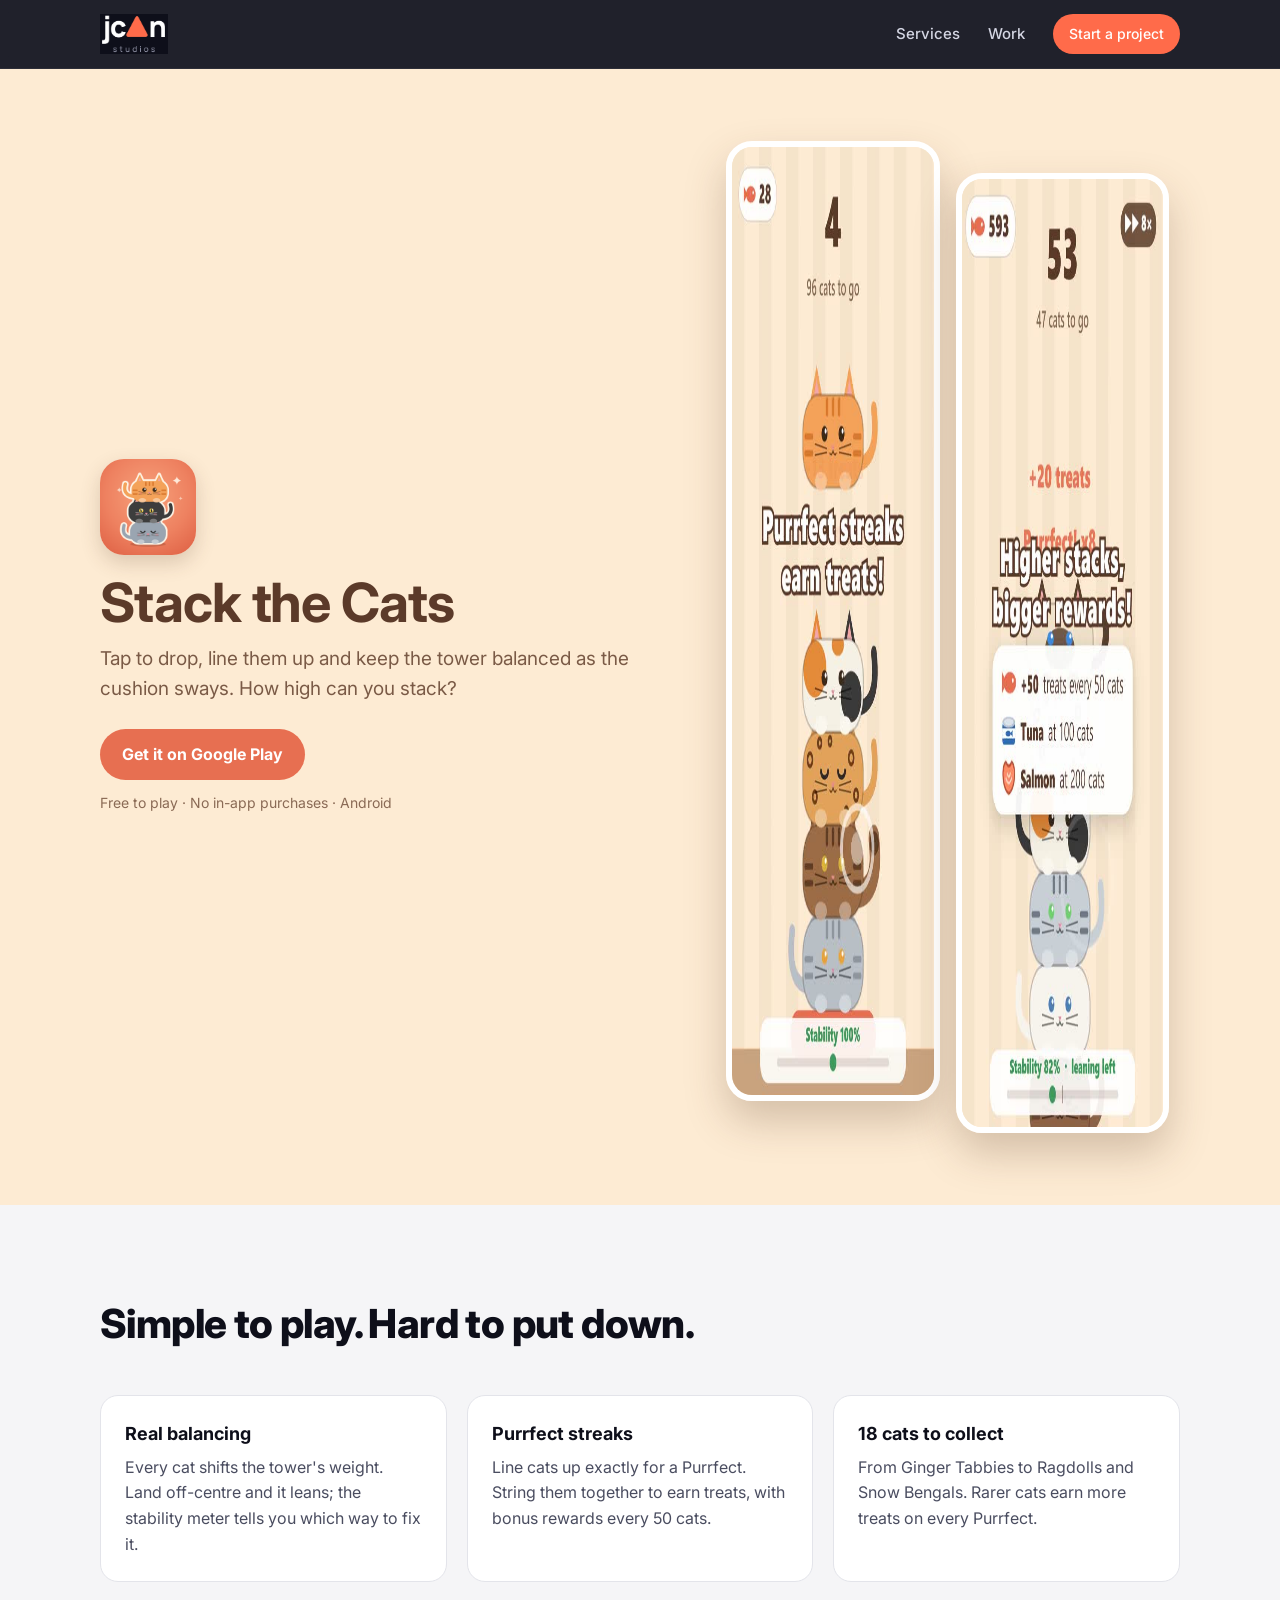
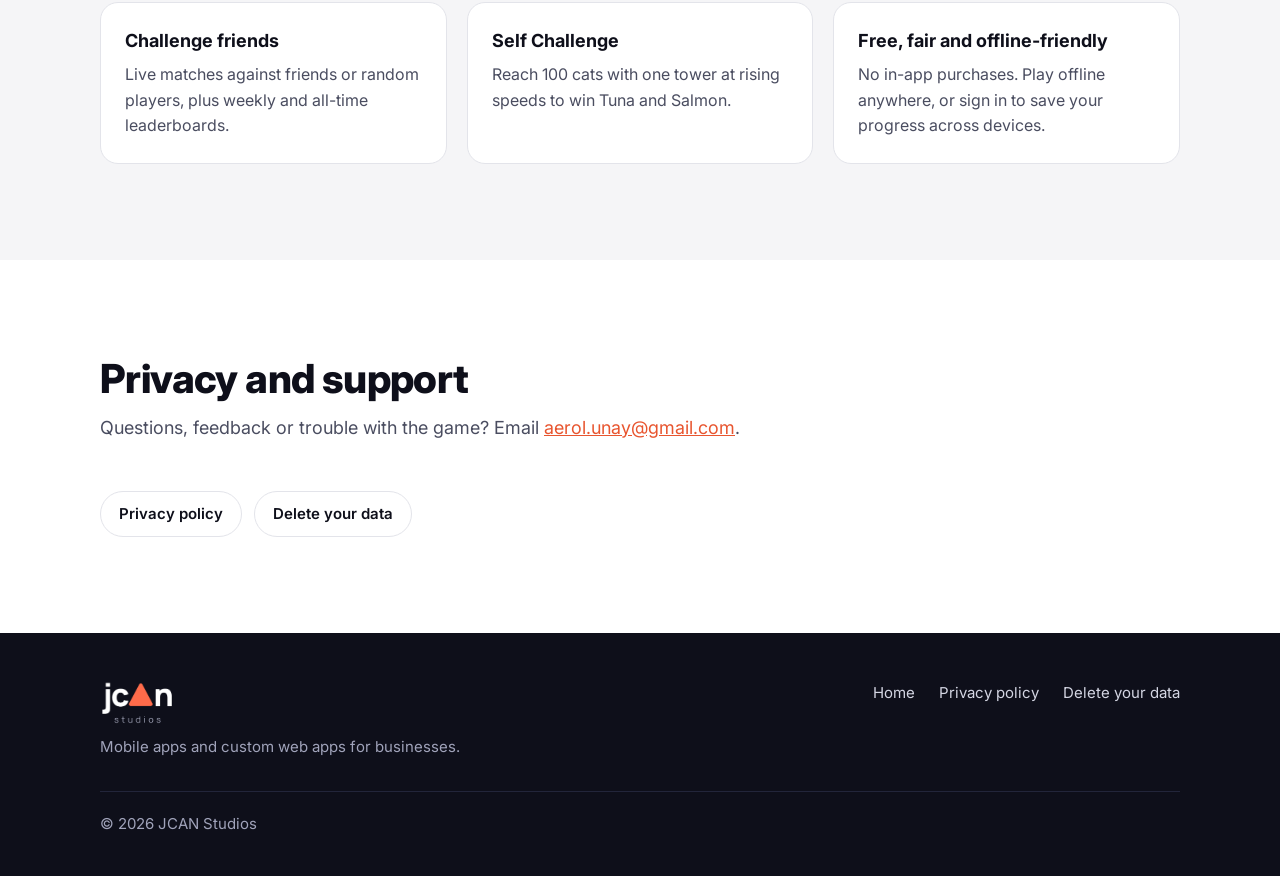
==== stack-the-cats/index.html @ 5d40b612 "JCAN Studios website: home, Stack the Cats page, branding Company site for mobile apps and custom we" ====
<!doctype html>
<html lang="en">
<head>
  <meta charset="utf-8">
  <meta name="viewport" content="width=device-width, initial-scale=1">
  <title>Stack the Cats | JCAN Studios</title>
  <meta name="description" content="Stack the Cats: a free cozy stacking game. Tap to drop, balance the tower, earn treats, collect 18 cats and challenge friends. No in-app purchases.">
  <meta name="theme-color" content="#fdebd3">
  <meta property="og:type" content="website">
  <meta property="og:title" content="Stack the Cats">
  <meta property="og:description" content="Tap, drop, balance. How high can you stack?">
  <meta property="og:image" content="../assets/stack-the-cats-icon.png">
  <link rel="icon" href="../assets/favicon.svg" type="image/svg+xml">
  <link rel="preconnect" href="https://fonts.googleapis.com">
  <link rel="preconnect" href="https://fonts.gstatic.com" crossorigin>
  <link href="https://fonts.googleapis.com/css2?family=Inter:wght@400;500;600;700;800&display=swap" rel="stylesheet">
  <link rel="stylesheet" href="../assets/site.css">
</head>
<body>

<header class="site-header">
  <div class="wrap">
    <a class="brand" href="../" aria-label="JCAN Studios home"><img src="../assets/logo-dark.png" alt="JCAN Studios" width="380" height="222"></a>
    <nav class="nav">
      <a href="../#services">Services</a>
      <a href="../#work">Work</a>
      <a class="btn small" href="../#contact">Start a project</a>
    </nav>
  </div>
</header>

<main>
  <section class="product-hero" style="padding:0">
    <div class="wrap">
      <div>
        <img class="app-icon" src="../assets/stack-the-cats-icon.png" alt="Stack the Cats app icon" width="96" height="96">
        <h1>Stack the Cats</h1>
        <p class="lead">Tap to drop, line them up and keep the tower balanced as the cushion sways. How high can you stack?</p>
        <!-- When the game is live, point this at the Play Store listing. -->
        <a class="btn" href="https://play.google.com/store/apps/details?id=com.jcanstudios.stackthecats">Get it on Google Play</a>
        <div class="note">Free to play · No in-app purchases · Android</div>
      </div>
      <div class="phones">
        <img class="phone" src="../assets/stack-the-cats-streak.jpg" alt="Cats stacked in a tower with a Purrfect streak" width="540" height="960">
        <img class="phone" src="../assets/stack-the-cats-play.jpg" alt="A tall tower and the rewards card" width="540" height="960">
      </div>
    </div>
  </section>

  <section>
    <div class="wrap">
      <div class="section-head">
        <h2>Simple to play. Hard to put down.</h2>
      </div>
      <div class="features">
        <div><h3>Real balancing</h3><p>Every cat shifts the tower's weight. Land off-centre and it leans; the stability meter tells you which way to fix it.</p></div>
        <div><h3>Purrfect streaks</h3><p>Line cats up exactly for a Purrfect. String them together to earn treats, with bonus rewards every 50 cats.</p></div>
        <div><h3>18 cats to collect</h3><p>From Ginger Tabbies to Ragdolls and Snow Bengals. Rarer cats earn more treats on every Purrfect.</p></div>
        <div><h3>Challenge friends</h3><p>Live matches against friends or random players, plus weekly and all-time leaderboards.</p></div>
        <div><h3>Self Challenge</h3><p>Reach 100 cats with one tower at rising speeds to win Tuna and Salmon.</p></div>
        <div><h3>Free, fair and offline-friendly</h3><p>No in-app purchases. Play offline anywhere, or sign in to save your progress across devices.</p></div>
      </div>
    </div>
  </section>

  <section class="alt">
    <div class="wrap">
      <div class="section-head">
        <h2>Privacy and support</h2>
        <p>Questions, feedback or trouble with the game? Email <a href="mailto:aerol.unay@gmail.com?subject=Stack%20the%20Cats">aerol.unay@gmail.com</a>.</p>
      </div>
      <div class="legal-links">
        <a href="privacy.html">Privacy policy</a>
        <a href="delete-data.html">Delete your data</a>
      </div>
    </div>
  </section>
</main>

<footer class="site-footer">
  <div class="wrap">
    <div>
      <img src="../assets/logo-dark.png" alt="JCAN Studios" width="380" height="222">
      <div>Mobile apps and custom web apps for businesses.</div>
    </div>
    <div class="links">
      <a href="../">Home</a>
      <a href="privacy.html">Privacy policy</a>
      <a href="delete-data.html">Delete your data</a>
    </div>
    <div class="fine">© 2026 JCAN Studios</div>
  </div>
</footer>
</body>
</html>
---- assets/site.css ----
/* JCAN Studios: colours from the logo. */
:root {
  --navy: #0e0f1a;
  --navy-2: #171928;
  --navy-3: #22253a;
  --coral: #ff6b4a;
  --coral-dark: #e8552f;
  --paper: #f5f5f7;
  --white: #ffffff;
  --ink: #0e0f1a;
  --ink-2: #4a4d60;
  --mist: #a0a3ba;
  --line: #e3e4ea;
  --radius: 18px;
  --max: 1120px;
}

* { box-sizing: border-box; }

html { scroll-behavior: smooth; }

body {
  margin: 0;
  background: var(--paper);
  color: var(--ink);
  font-family: "Inter", system-ui, -apple-system, "Segoe UI", Roboto, Arial, sans-serif;
  font-size: 17px;
  line-height: 1.6;
  -webkit-font-smoothing: antialiased;
}

img { max-width: 100%; display: block; }

a { color: var(--coral-dark); }

.wrap {
  max-width: var(--max);
  margin: 0 auto;
  padding: 0 20px;
}

/* ---------- Header ---------- */
.site-header {
  position: sticky;
  top: 0;
  z-index: 10;
  background: rgba(14, 15, 26, 0.92);
  backdrop-filter: blur(10px);
  -webkit-backdrop-filter: blur(10px);
  border-bottom: 1px solid rgba(255, 255, 255, 0.06);
}

.site-header .wrap {
  display: flex;
  align-items: center;
  justify-content: space-between;
  gap: 16px;
  height: 68px;
}

.brand img { height: 40px; width: auto; }

.nav {
  display: flex;
  align-items: center;
  gap: 28px;
}

.nav a {
  color: #d4d6e3;
  text-decoration: none;
  font-size: 15px;
  font-weight: 500;
}

.nav a:hover { color: var(--white); }

.btn {
  display: inline-flex;
  align-items: center;
  justify-content: center;
  gap: 8px;
  padding: 13px 22px;
  border-radius: 999px;
  background: var(--coral);
  color: var(--white);
  font-weight: 700;
  font-size: 16px;
  text-decoration: none;
  border: 0;
  transition: background 0.15s, transform 0.15s;
}

.btn:hover { background: var(--coral-dark); transform: translateY(-1px); }

.btn.small { padding: 9px 16px; font-size: 14px; }

.nav .btn { color: var(--white); }

.btn.ghost {
  background: transparent;
  color: var(--white);
  box-shadow: inset 0 0 0 1.5px rgba(255, 255, 255, 0.25);
}

.btn.ghost:hover { background: rgba(255, 255, 255, 0.06); }

@media (max-width: 760px) {
  .nav a:not(.btn) { display: none; }
}

/* ---------- Hero ---------- */
.hero {
  background: var(--navy);
  color: var(--white);
  overflow: hidden;
  position: relative;
}

.hero .wrap {
  display: grid;
  grid-template-columns: 1.15fr 0.85fr;
  gap: 48px;
  align-items: center;
  padding-top: 88px;
  padding-bottom: 104px;
}

.eyebrow {
  display: inline-block;
  color: var(--coral);
  font-weight: 700;
  font-size: 14px;
  letter-spacing: 0.08em;
  text-transform: uppercase;
  margin-bottom: 14px;
}

.hero h1 {
  margin: 0 0 18px;
  font-size: clamp(36px, 5.4vw, 60px);
  line-height: 1.06;
  letter-spacing: -0.02em;
  font-weight: 800;
}

.hero h1 .accent { color: var(--coral); }

.hero p.lead {
  margin: 0 0 30px;
  color: #c3c5d4;
  font-size: 19px;
  max-width: 34em;
}

.hero .actions { display: flex; flex-wrap: wrap; gap: 12px; }

/* The logo's triangle, as a big quiet shape behind the hero. */
.hero-art {
  position: relative;
  aspect-ratio: 1;
  max-width: 420px;
  width: 100%;
  justify-self: center;
}

.hero-art svg { width: 100%; height: 100%; overflow: visible; }

@media (max-width: 860px) {
  .hero .wrap { grid-template-columns: 1fr; padding-top: 56px; padding-bottom: 64px; }
  .hero-art { max-width: 260px; order: -1; justify-self: start; }
}

/* ---------- Sections ---------- */
section { padding: 96px 0; }

section.alt { background: var(--white); }

section.dark { background: var(--navy); color: var(--white); }

.section-head { max-width: 640px; margin-bottom: 48px; }

.section-head h2 {
  margin: 0 0 12px;
  font-size: clamp(28px, 3.6vw, 40px);
  line-height: 1.15;
  letter-spacing: -0.015em;
  font-weight: 800;
}

.section-head p { margin: 0; color: var(--ink-2); font-size: 18px; }

section.dark .section-head p { color: #c3c5d4; }

@media (max-width: 760px) {
  section { padding: 64px 0; }
  .section-head { margin-bottom: 32px; }
}

/* ---------- Services ---------- */
.services {
  display: grid;
  grid-template-columns: repeat(2, 1fr);
  gap: 20px;
}

.service {
  background: var(--white);
  border: 1px solid var(--line);
  border-radius: var(--radius);
  padding: 32px;
}

section.alt .service { background: var(--paper); border-color: transparent; }

.service .icon {
  width: 48px;
  height: 48px;
  border-radius: 14px;
  background: var(--navy);
  display: grid;
  place-items: center;
  margin-bottom: 18px;
}

.service .icon svg { width: 24px; height: 24px; }

.service h3 { margin: 0 0 8px; font-size: 22px; letter-spacing: -0.01em; }

.service p { margin: 0 0 14px; color: var(--ink-2); }

.service ul { margin: 0; padding: 0; list-style: none; }

.service li {
  position: relative;
  padding-left: 22px;
  margin: 6px 0;
  color: var(--ink-2);
  font-size: 16px;
}

.service li::before {
  content: "";
  position: absolute;
  left: 2px;
  top: 0.62em;
  width: 0;
  height: 0;
  border-left: 5px solid transparent;
  border-right: 5px solid transparent;
  border-bottom: 8px solid var(--coral);
}

@media (max-width: 760px) {
  .services { grid-template-columns: 1fr; }
  .service { padding: 24px; }
}

/* ---------- Work ---------- */
.work {
  display: grid;
  grid-template-columns: 1fr 1fr;
  gap: 48px;
  align-items: center;
  background: var(--navy-2);
  border-radius: 28px;
  padding: 48px;
  color: var(--white);
}

.work .app-head { display: flex; align-items: center; gap: 16px; margin-bottom: 18px; }

.work .app-head img { width: 72px; height: 72px; border-radius: 18px; }

.work h3 { margin: 0; font-size: 28px; letter-spacing: -0.01em; }

.work .tag { color: var(--mist); font-size: 15px; }

.work p { color: #c3c5d4; margin: 0 0 18px; }

.chips { display: flex; flex-wrap: wrap; gap: 8px; margin: 0 0 26px; padding: 0; list-style: none; }

.chips li {
  background: var(--navy-3);
  color: #d4d6e3;
  border-radius: 999px;
  padding: 6px 12px;
  font-size: 14px;
  font-weight: 500;
}

.phones { display: flex; gap: 16px; justify-content: center; padding-bottom: 32px; }

.phone {
  width: 46%;
  max-width: 230px;
  border-radius: 26px;
  border: 6px solid #2b2e45;
  overflow: hidden;
  box-shadow: 0 20px 40px rgba(0, 0, 0, 0.35);
}

.phone:nth-child(2) { transform: translateY(32px); }

@media (max-width: 860px) {
  .work { grid-template-columns: 1fr; padding: 28px; gap: 32px; }
  .phone:nth-child(2) { transform: translateY(20px); }
}

/* ---------- Process ---------- */
.steps {
  display: grid;
  grid-template-columns: repeat(4, 1fr);
  gap: 20px;
  counter-reset: step;
  padding: 0;
  margin: 0;
  list-style: none;
}

.steps li {
  counter-increment: step;
  border-top: 2px solid var(--navy-3);
  padding-top: 20px;
}

.steps li::before {
  content: "0" counter(step);
  display: block;
  color: var(--coral);
  font-weight: 800;
  font-size: 15px;
  letter-spacing: 0.06em;
  margin-bottom: 8px;
}

.steps h3 { margin: 0 0 6px; font-size: 20px; }

.steps p { margin: 0; color: #c3c5d4; font-size: 16px; }

@media (max-width: 860px) {
  .steps { grid-template-columns: 1fr 1fr; gap: 28px; }
}

@media (max-width: 520px) {
  .steps { grid-template-columns: 1fr; }
}

/* ---------- Why ---------- */
.why {
  display: grid;
  grid-template-columns: repeat(3, 1fr);
  gap: 20px;
}

.why div {
  background: var(--white);
  border: 1px solid var(--line);
  border-radius: var(--radius);
  padding: 26px;
}

.why h3 { margin: 0 0 6px; font-size: 19px; }

.why p { margin: 0; color: var(--ink-2); font-size: 16px; }

@media (max-width: 860px) {
  .why { grid-template-columns: 1fr; }
}

/* ---------- Contact ---------- */
.contact {
  background: var(--coral);
  color: var(--white);
  border-radius: 28px;
  padding: 56px;
  display: grid;
  grid-template-columns: 1.2fr 0.8fr;
  gap: 32px;
  align-items: center;
}

.contact h2 {
  margin: 0 0 10px;
  font-size: clamp(28px, 3.6vw, 40px);
  line-height: 1.15;
  letter-spacing: -0.015em;
}

.contact p { margin: 0; font-size: 18px; color: #fff3ef; }

.contact .details { display: flex; flex-direction: column; gap: 12px; align-items: flex-start; }

.contact .btn { background: var(--navy); }

.contact .btn:hover { background: var(--navy-3); }

.contact .email { color: var(--white); font-weight: 600; word-break: break-all; }

@media (max-width: 760px) {
  .contact { grid-template-columns: 1fr; padding: 32px 24px; }
}

/* ---------- Footer ---------- */
.site-footer {
  background: var(--navy);
  color: var(--mist);
  padding: 48px 0 40px;
  font-size: 15px;
}

.site-footer .wrap {
  display: flex;
  flex-wrap: wrap;
  justify-content: space-between;
  gap: 24px;
  align-items: flex-start;
}

.site-footer img { height: 44px; width: auto; margin-bottom: 10px; }

.site-footer a { color: #d4d6e3; text-decoration: none; }

.site-footer a:hover { color: var(--white); }

.site-footer .links { display: flex; flex-wrap: wrap; gap: 8px 24px; }

.site-footer .fine { width: 100%; border-top: 1px solid var(--navy-3); padding-top: 20px; margin-top: 8px; }

/* ---------- Product page (Stack the Cats) ---------- */
.product-hero { background: #fdebd3; color: #5b3a29; }

.product-hero .wrap {
  display: grid;
  grid-template-columns: 1.1fr 0.9fr;
  gap: 48px;
  align-items: center;
  padding-top: 72px;
  padding-bottom: 72px;
}

.product-hero .app-icon { width: 96px; height: 96px; border-radius: 24px; box-shadow: 0 8px 20px rgba(91, 58, 41, 0.2); margin-bottom: 20px; }

.product-hero h1 { margin: 0 0 12px; font-size: clamp(36px, 5vw, 54px); line-height: 1.05; letter-spacing: -0.02em; }

.product-hero p.lead { margin: 0 0 24px; font-size: 19px; color: #7a5a46; }

.product-hero .btn { background: #e76f51; }

.product-hero .btn:hover { background: #cf5a3d; }

.product-hero .note { margin-top: 12px; font-size: 14px; color: #8a6a55; }

.product-hero .phones .phone { border-color: #ffffff; box-shadow: 0 20px 40px rgba(91, 58, 41, 0.25); }

@media (max-width: 860px) {
  .product-hero .wrap { grid-template-columns: 1fr; padding-top: 48px; padding-bottom: 64px; }
}

.features {
  display: grid;
  grid-template-columns: repeat(3, 1fr);
  gap: 20px;
}

.features div { background: var(--white); border-radius: var(--radius); padding: 24px; border: 1px solid var(--line); }

.features h3 { margin: 0 0 6px; font-size: 18px; }

.features p { margin: 0; color: var(--ink-2); font-size: 16px; }

@media (max-width: 860px) {
  .features { grid-template-columns: 1fr; }
}

.legal-links { display: flex; flex-wrap: wrap; gap: 12px; }

.legal-links a {
  background: var(--white);
  border: 1px solid var(--line);
  border-radius: 999px;
  padding: 10px 18px;
  text-decoration: none;
  color: var(--ink);
  font-weight: 600;
  font-size: 15px;
}

/* ---------- 404 ---------- */
.lost { min-height: 70vh; display: grid; place-items: center; text-align: center; background: var(--navy); color: var(--white); padding: 64px 20px; }

.lost h1 { font-size: 72px; margin: 0; color: var(--coral); }

.lost p { color: #c3c5d4; margin: 8px 0 28px; }
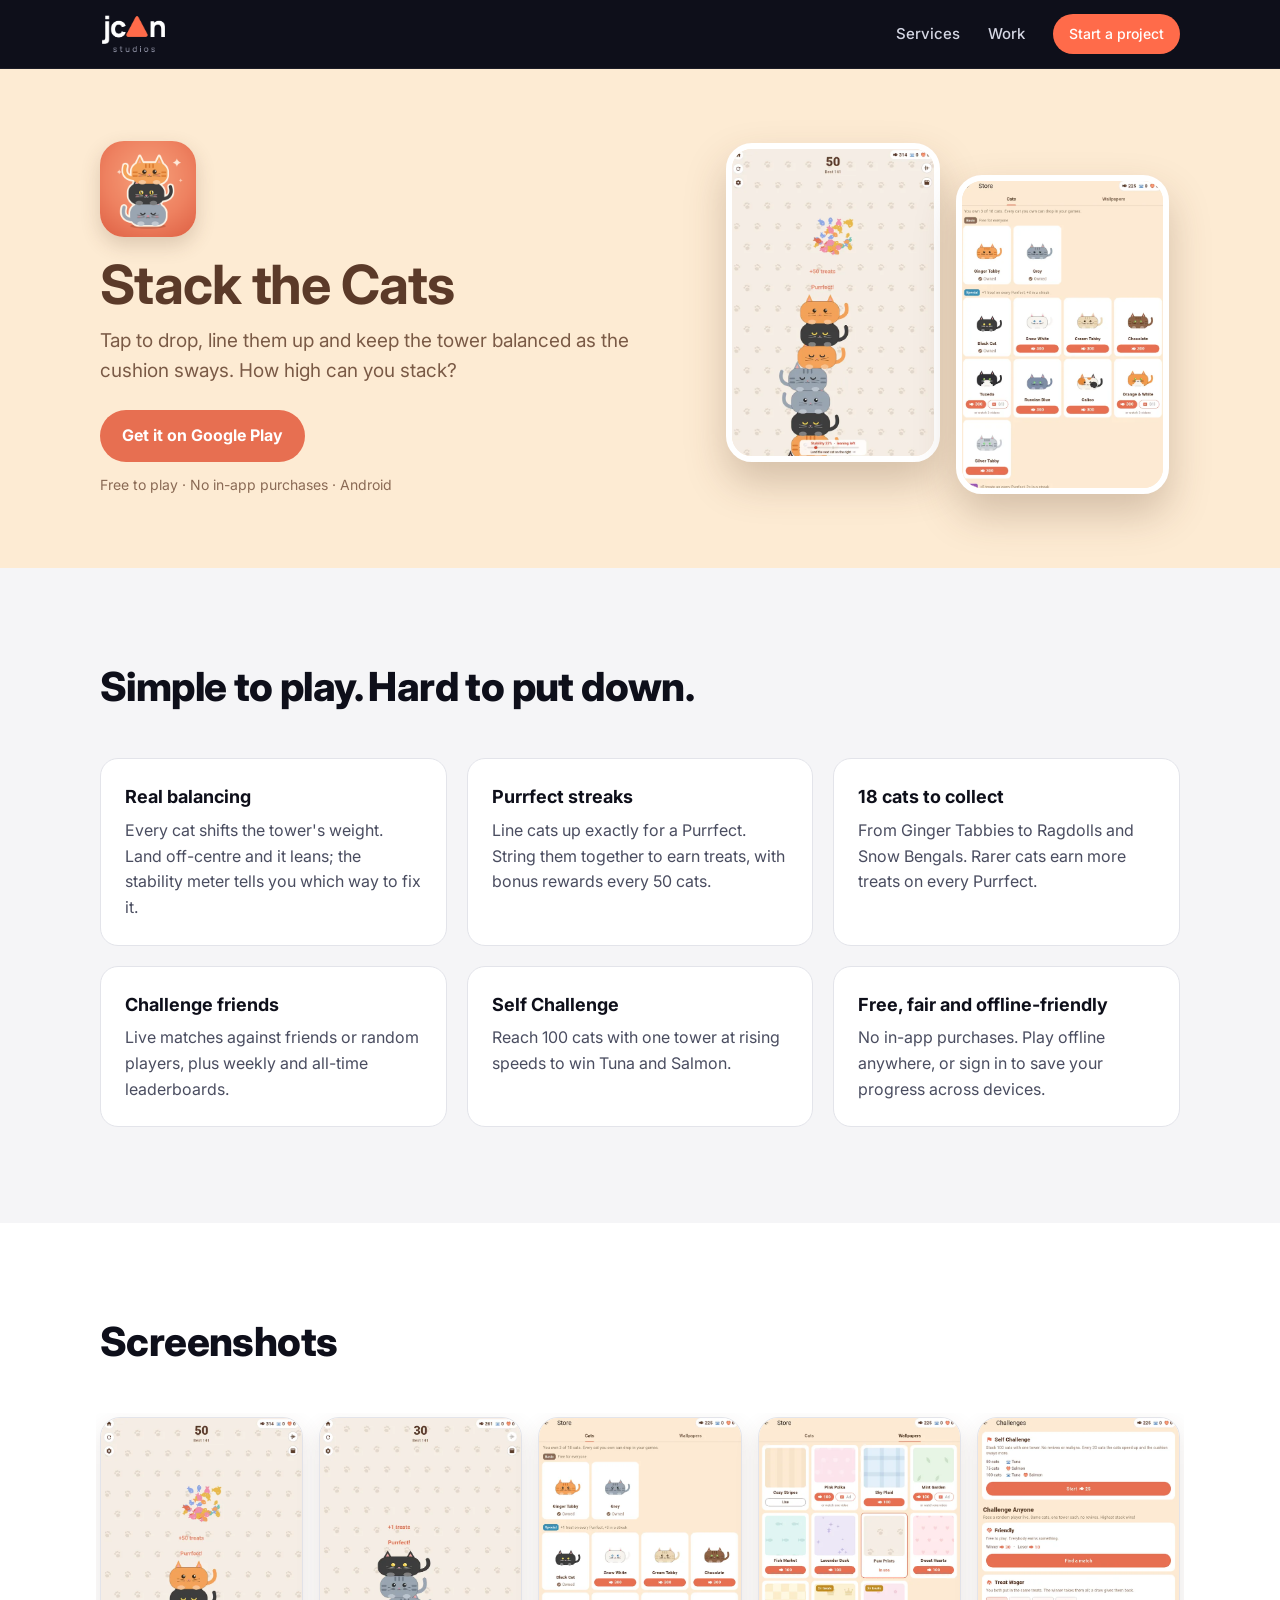
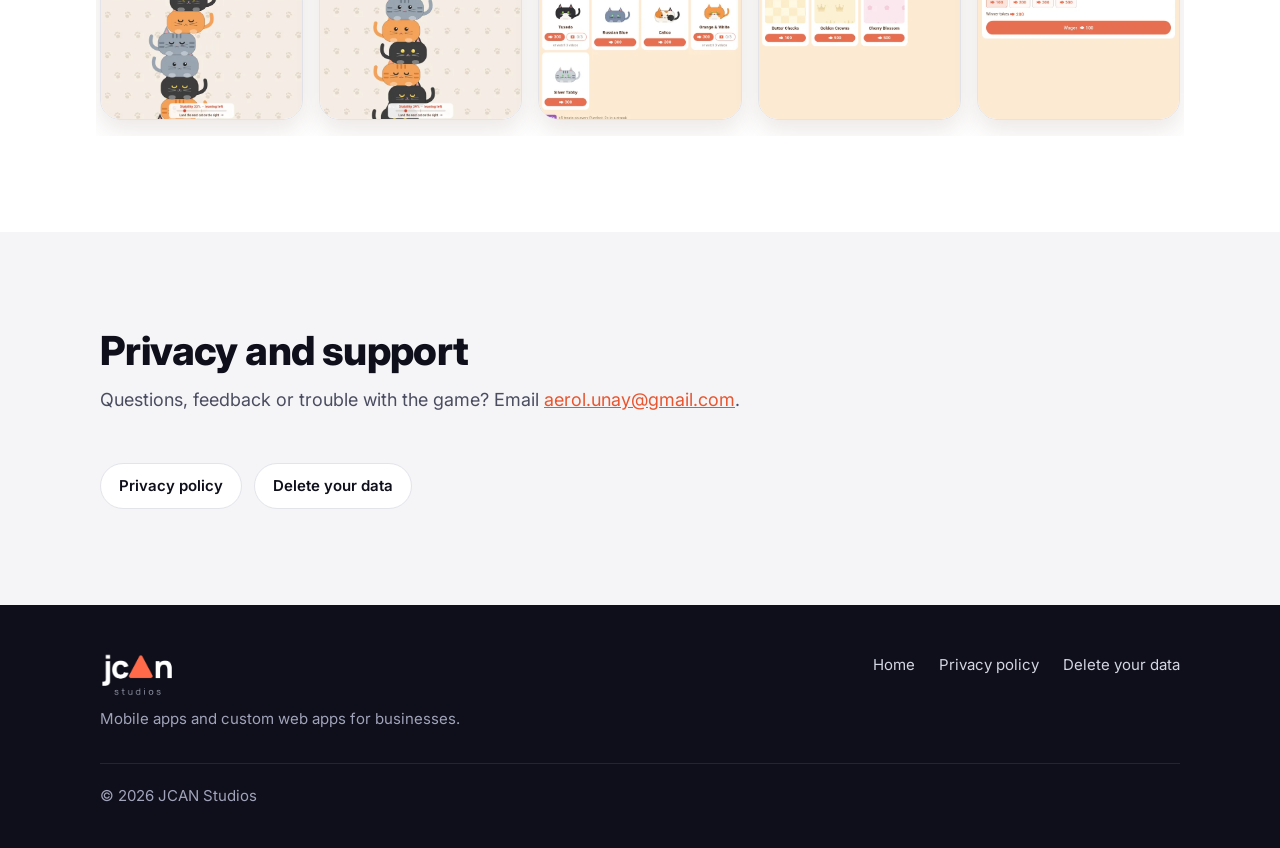
==== commit c98af49e: "Fix Stack the Cats screenshots and mobile layout Use the real Play Store screenshots instead of the " ====
--- a/stack-the-cats/index.html
+++ b/stack-the-cats/index.html
@@ -9,7 +9,8 @@
   <meta property="og:type" content="website">
   <meta property="og:title" content="Stack the Cats">
   <meta property="og:description" content="Tap, drop, balance. How high can you stack?">
-  <meta property="og:image" content="../assets/stack-the-cats-icon.png">
+  <meta property="og:image" content="https://jcanstudios.github.io/assets/stack-the-cats-og.jpg">
+  <meta name="twitter:card" content="summary_large_image">
   <link rel="icon" href="../assets/favicon.svg" type="image/svg+xml">
   <link rel="preconnect" href="https://fonts.googleapis.com">
   <link rel="preconnect" href="https://fonts.gstatic.com" crossorigin>
@@ -41,8 +42,8 @@
         <div class="note">Free to play · No in-app purchases · Android</div>
       </div>
       <div class="phones">
-        <img class="phone" src="../assets/stack-the-cats-streak.jpg" alt="Cats stacked in a tower with a Purrfect streak" width="540" height="960">
-        <img class="phone" src="../assets/stack-the-cats-play.jpg" alt="A tall tower and the rewards card" width="540" height="960">
+        <img class="phone" src="../assets/stc-gameplay.webp" alt="A 50-cat tower earning +50 treats with a Purrfect drop" width="600" height="895">
+        <img class="phone" src="../assets/stc-cats.webp" alt="The cat store, with Basic and Special cats to unlock" width="600" height="895">
       </div>
     </div>
   </section>
@@ -64,6 +65,21 @@
   </section>
 
   <section class="alt">
+    <div class="wrap">
+      <div class="section-head">
+        <h2>Screenshots</h2>
+      </div>
+      <div class="shots">
+        <img src="../assets/stc-gameplay.webp" alt="A 50-cat tower earning +50 treats with a Purrfect drop" width="600" height="895" loading="lazy">
+        <img src="../assets/stc-streak.webp" alt="A Purrfect drop on a 30-cat tower, with the stability meter" width="600" height="895" loading="lazy">
+        <img src="../assets/stc-cats.webp" alt="The cat store, with Basic and Special cats to unlock" width="600" height="895" loading="lazy">
+        <img src="../assets/stc-wallpapers.webp" alt="Wallpapers in the store, from Cozy Stripes to Cherry Blossom" width="600" height="895" loading="lazy">
+        <img src="../assets/stc-challenges.webp" alt="Self Challenge, Friendly matches and Treat Wagers" width="600" height="895" loading="lazy">
+      </div>
+    </div>
+  </section>
+
+  <section>
     <div class="wrap">
       <div class="section-head">
         <h2>Privacy and support</h2>
--- a/assets/site.css
+++ b/assets/site.css
@@ -29,7 +29,7 @@
   -webkit-font-smoothing: antialiased;
 }
 
-img { max-width: 100%; display: block; }
+img { max-width: 100%; height: auto; display: block; }
 
 a { color: var(--coral-dark); }
 
@@ -44,9 +44,7 @@
   position: sticky;
   top: 0;
   z-index: 10;
-  background: rgba(14, 15, 26, 0.92);
-  backdrop-filter: blur(10px);
-  -webkit-backdrop-filter: blur(10px);
+  background: var(--navy);
   border-bottom: 1px solid rgba(255, 255, 255, 0.06);
 }
 
@@ -119,7 +117,7 @@
 
 .hero .wrap {
   display: grid;
-  grid-template-columns: 1.15fr 0.85fr;
+  grid-template-columns: minmax(0, 1.15fr) minmax(0, 0.85fr);
   gap: 48px;
   align-items: center;
   padding-top: 88px;
@@ -167,7 +165,7 @@
 .hero-art svg { width: 100%; height: 100%; overflow: visible; }
 
 @media (max-width: 860px) {
-  .hero .wrap { grid-template-columns: 1fr; padding-top: 56px; padding-bottom: 64px; }
+  .hero .wrap { grid-template-columns: minmax(0, 1fr); padding-top: 56px; padding-bottom: 64px; }
   .hero-art { max-width: 260px; order: -1; justify-self: start; }
 }
 
@@ -259,7 +257,7 @@
 /* ---------- Work ---------- */
 .work {
   display: grid;
-  grid-template-columns: 1fr 1fr;
+  grid-template-columns: minmax(0, 1fr) minmax(0, 1fr);
   gap: 48px;
   align-items: center;
   background: var(--navy-2);
@@ -293,7 +291,10 @@
 
 .phone {
   width: 46%;
-  max-width: 230px;
+  max-width: 240px;
+  aspect-ratio: 600 / 895;
+  object-fit: cover;
+  background: #f5ece3;
   border-radius: 26px;
   border: 6px solid #2b2e45;
   overflow: hidden;
@@ -303,7 +304,7 @@
 .phone:nth-child(2) { transform: translateY(32px); }
 
 @media (max-width: 860px) {
-  .work { grid-template-columns: 1fr; padding: 28px; gap: 32px; }
+  .work { grid-template-columns: minmax(0, 1fr); padding: 28px; gap: 32px; }
   .phone:nth-child(2) { transform: translateY(20px); }
 }
 
@@ -432,7 +433,7 @@
 
 .product-hero .wrap {
   display: grid;
-  grid-template-columns: 1.1fr 0.9fr;
+  grid-template-columns: minmax(0, 1.1fr) minmax(0, 0.9fr);
   gap: 48px;
   align-items: center;
   padding-top: 72px;
@@ -454,7 +455,7 @@
 .product-hero .phones .phone { border-color: #ffffff; box-shadow: 0 20px 40px rgba(91, 58, 41, 0.25); }
 
 @media (max-width: 860px) {
-  .product-hero .wrap { grid-template-columns: 1fr; padding-top: 48px; padding-bottom: 64px; }
+  .product-hero .wrap { grid-template-columns: minmax(0, 1fr); padding-top: 48px; padding-bottom: 64px; }
 }
 
 .features {
@@ -471,6 +472,32 @@
 
 @media (max-width: 860px) {
   .features { grid-template-columns: 1fr; }
+}
+
+/* Screenshot strip: swipe on phones, a row on desktop. */
+.shots {
+  display: grid;
+  grid-auto-flow: column;
+  grid-auto-columns: minmax(200px, 1fr);
+  gap: 16px;
+  overflow-x: auto;
+  scroll-snap-type: x mandatory;
+  padding: 4px 4px 16px;
+  margin: 0 -4px;
+  -webkit-overflow-scrolling: touch;
+}
+
+.shots img {
+  width: 100%;
+  aspect-ratio: 600 / 895;
+  border-radius: 20px;
+  border: 1px solid var(--line);
+  box-shadow: 0 10px 24px rgba(91, 58, 41, 0.12);
+  scroll-snap-align: start;
+}
+
+@media (max-width: 760px) {
+  .shots { grid-auto-columns: 62%; }
 }
 
 .legal-links { display: flex; flex-wrap: wrap; gap: 12px; }
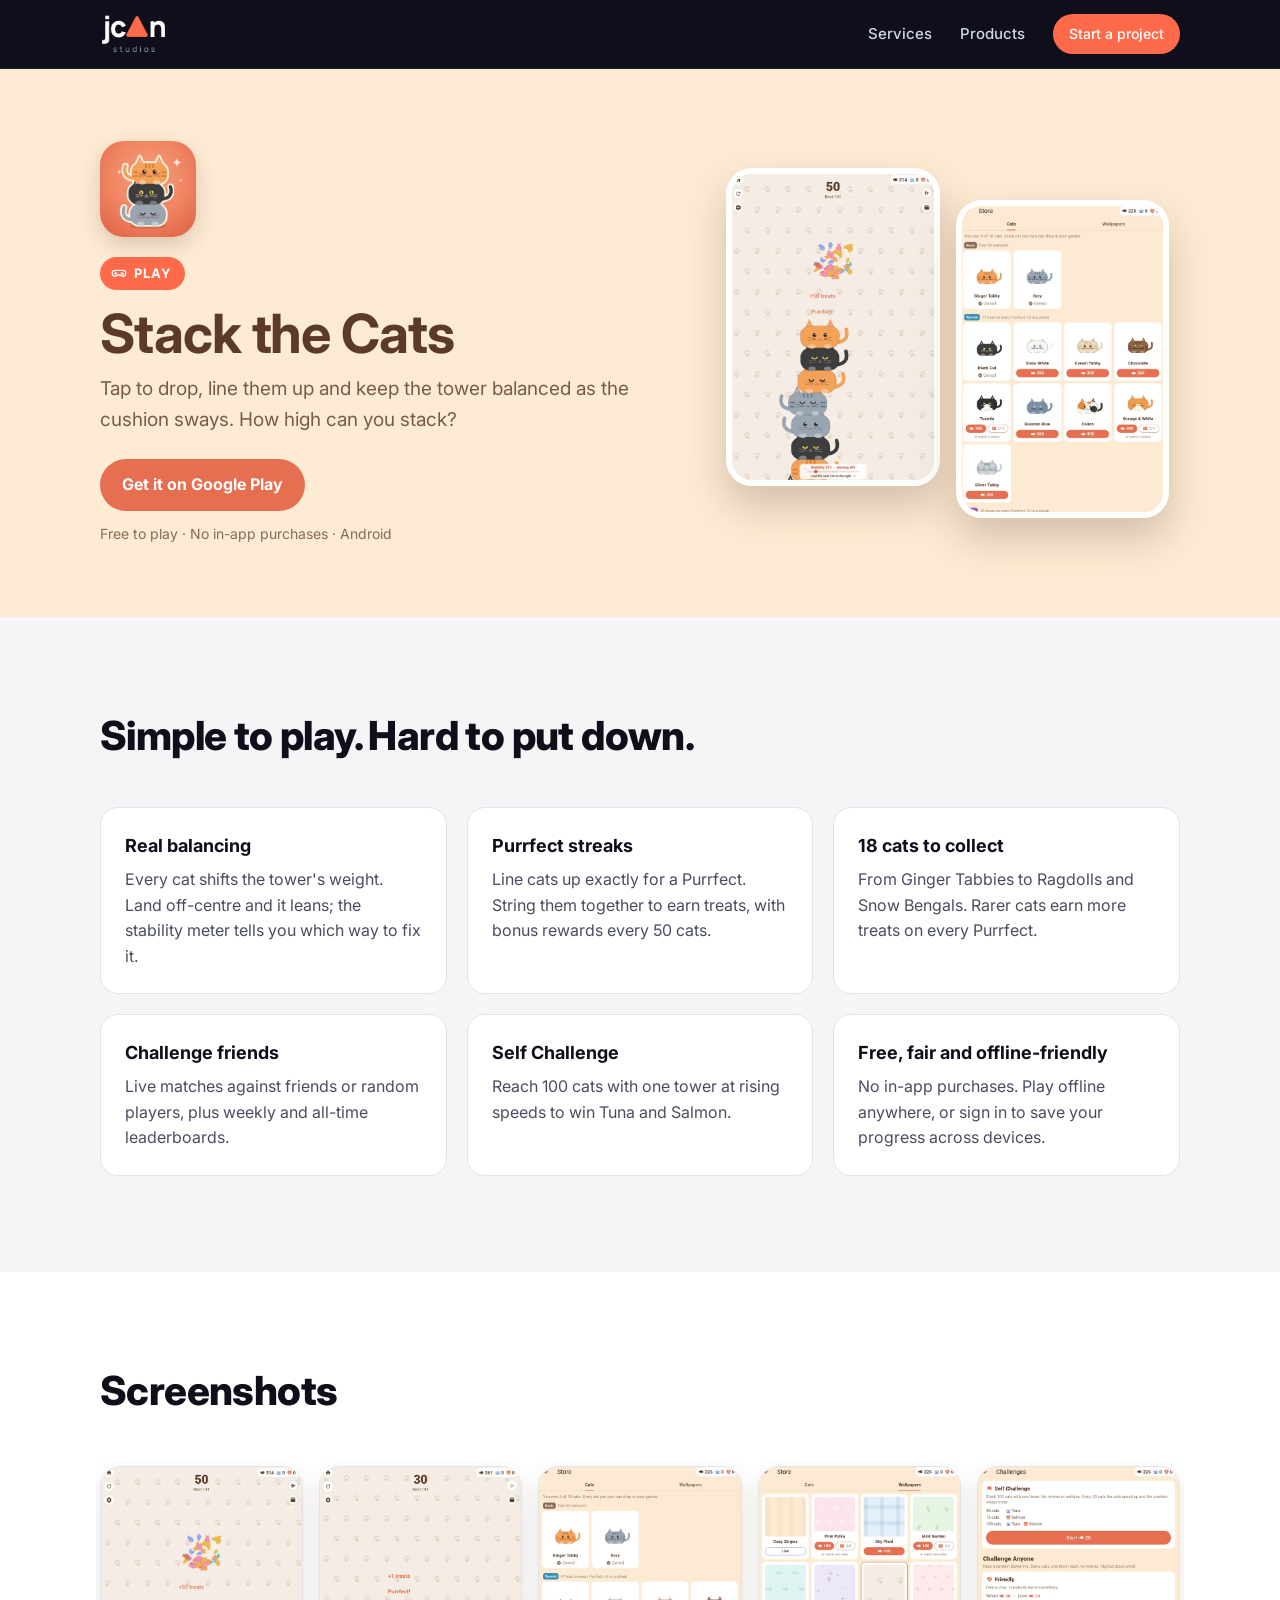
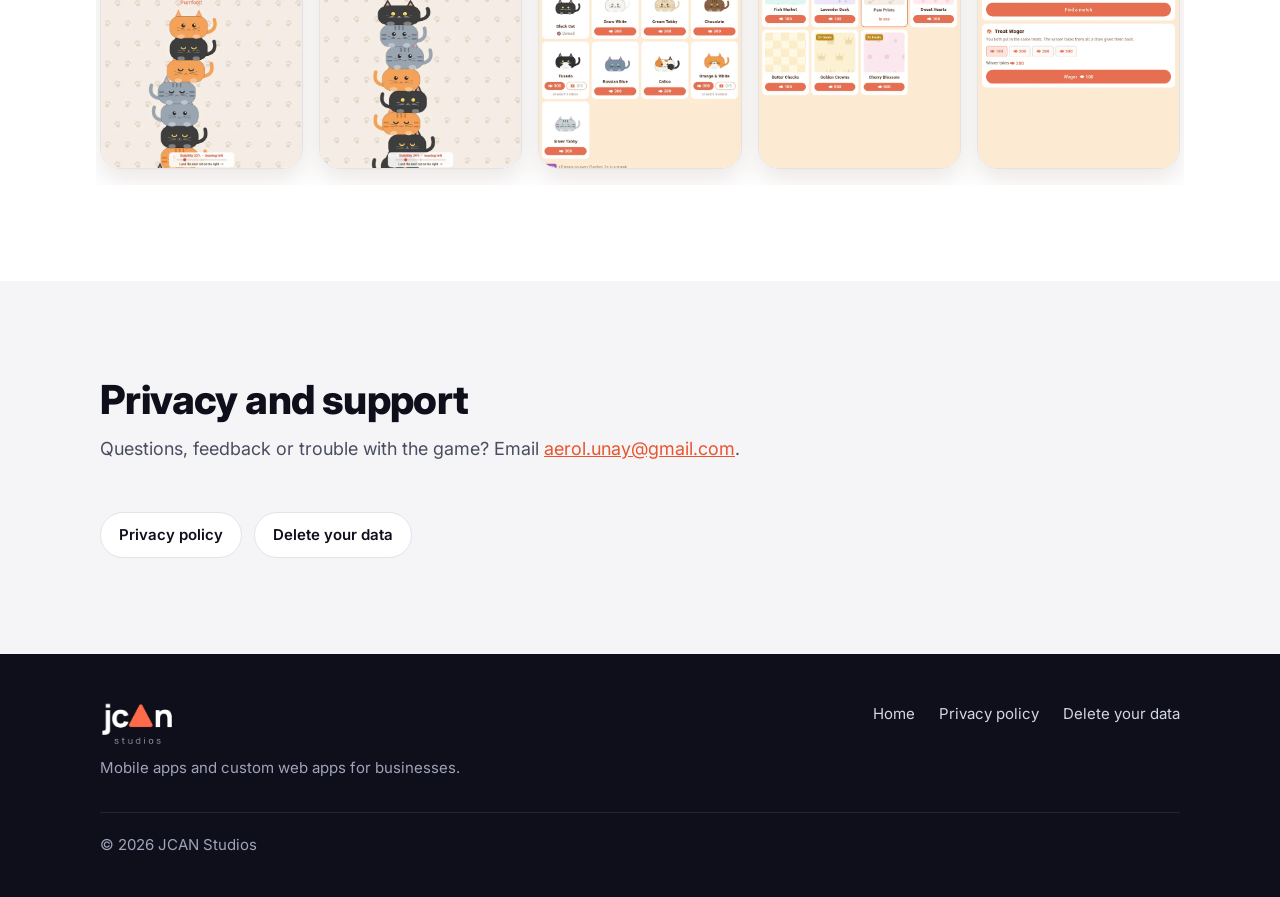
==== commit 8711a509: "Group products as Work or Play The home page's Our work section is now Our products, split into a Wo" ====
--- a/stack-the-cats/index.html
+++ b/stack-the-cats/index.html
@@ -24,7 +24,7 @@
     <a class="brand" href="../" aria-label="JCAN Studios home"><img src="../assets/logo-dark.png" alt="JCAN Studios" width="380" height="222"></a>
     <nav class="nav">
       <a href="../#services">Services</a>
-      <a href="../#work">Work</a>
+      <a href="../#products">Products</a>
       <a class="btn small" href="../#contact">Start a project</a>
     </nav>
   </div>
@@ -35,6 +35,7 @@
     <div class="wrap">
       <div>
         <img class="app-icon" src="../assets/stack-the-cats-icon.png" alt="Stack the Cats app icon" width="96" height="96">
+        <a class="kind kind-play" href="../#play"><svg viewBox="0 0 24 24" aria-hidden="true"><path d="M6 8h12a4 4 0 0 1 4 4v1a4 4 0 0 1-7 2.6L14 15h-4l-1 .6A4 4 0 0 1 2 13v-1a4 4 0 0 1 4-4z"/><path d="M7 11v3M5.5 12.5h3"/><circle cx="16" cy="12" r=".6"/><circle cx="18" cy="13.5" r=".6"/></svg>Play</a>
         <h1>Stack the Cats</h1>
         <p class="lead">Tap to drop, line them up and keep the tower balanced as the cushion sways. How high can you stack?</p>
         <!-- When the game is live, point this at the Play Store listing. -->
--- a/assets/site.css
+++ b/assets/site.css
@@ -513,9 +513,164 @@
   font-size: 15px;
 }
 
+/* ---------- Product kinds: Work and Play ---------- */
+.kind {
+  display: inline-flex;
+  align-items: center;
+  gap: 7px;
+  padding: 6px 13px 6px 11px;
+  border-radius: 999px;
+  font-size: 13px;
+  font-weight: 700;
+  letter-spacing: 0.08em;
+  text-transform: uppercase;
+  text-decoration: none;
+  color: var(--white);
+}
+
+.kind svg { width: 16px; height: 16px; fill: none; stroke: currentColor; stroke-width: 2; stroke-linecap: round; stroke-linejoin: round; }
+
+.kind-work { background: var(--navy); }
+
+.kind-play { background: var(--coral); }
+
+.product-hero .kind { margin-bottom: 16px; }
+
+.product-hero .app-icon + .kind { display: flex; width: fit-content; }
+
+.product-hero.vox-hero .kind-work { background: rgba(255, 255, 255, 0.1); box-shadow: inset 0 0 0 1px rgba(255, 255, 255, 0.18); }
+
+a.kind:hover { filter: brightness(1.1); }
+
+.product-group + .product-group { margin-top: 64px; }
+
+.group-head { display: flex; flex-wrap: wrap; align-items: center; gap: 10px 14px; margin-bottom: 20px; }
+
+.group-head p { margin: 0; color: var(--ink-2); }
+
+@media (max-width: 760px) {
+  .product-group + .product-group { margin-top: 48px; }
+}
+
 /* ---------- 404 ---------- */
 .lost { min-height: 70vh; display: grid; place-items: center; text-align: center; background: var(--navy); color: var(--white); padding: 64px 20px; }
 
 .lost h1 { font-size: 72px; margin: 0; color: var(--coral); }
 
 .lost p { color: #c3c5d4; margin: 8px 0 28px; }
+
+/* ---------- Web products (VoxVASuite) ---------- */
+.work .app-head .app-icon-svg { width: 72px; height: 72px; border-radius: 18px; }
+
+/* Desktop screenshot in a simple browser frame */
+.browser {
+  border-radius: 14px;
+  overflow: hidden;
+  background: var(--navy-2);
+  border: 1px solid #2b2e45;
+  box-shadow: 0 24px 48px rgba(0, 0, 0, 0.35);
+}
+
+.browser::before {
+  content: "";
+  display: block;
+  height: 26px;
+  background:
+    radial-gradient(circle at 16px 13px, #4a4d60 4px, transparent 5px),
+    radial-gradient(circle at 32px 13px, #4a4d60 4px, transparent 5px),
+    radial-gradient(circle at 48px 13px, #4a4d60 4px, transparent 5px),
+    var(--navy-3);
+}
+
+.browser img { width: 100%; aspect-ratio: 16 / 10; object-fit: cover; object-position: top left; }
+
+.vox { --vox: #6366f1; --vox-light: #a5b4fc; }
+
+.work.vox .btn { background: var(--vox); }
+
+.work.vox .btn:hover { background: #4f46e5; }
+
+/* Product page hero */
+.product-hero.vox-hero {
+  background: radial-gradient(60% 70% at 10% 0%, rgba(99, 102, 241, 0.32), transparent), var(--navy);
+  color: var(--white);
+}
+
+.product-hero.vox-hero .app-icon { box-shadow: 0 8px 24px rgba(79, 70, 229, 0.45); }
+
+.product-hero.vox-hero .tagline { color: var(--vox-light); font-weight: 700; font-size: 20px; margin: 0 0 12px; }
+
+.product-hero.vox-hero p.lead { color: #c3c5d4; }
+
+.product-hero.vox-hero .btn { background: var(--vox); }
+
+.product-hero.vox-hero .btn:hover { background: #4f46e5; }
+
+.product-hero.vox-hero .btn.ghost { background: transparent; }
+
+.product-hero.vox-hero .btn.ghost:hover { background: rgba(255, 255, 255, 0.06); }
+
+.product-hero.vox-hero .actions { display: flex; flex-wrap: wrap; gap: 12px; }
+
+.product-hero.vox-hero .note { color: var(--mist); }
+
+/* Module cards */
+.modules { display: grid; grid-template-columns: repeat(3, 1fr); gap: 20px; }
+
+.module { background: var(--white); border: 1px solid var(--line); border-radius: var(--radius); padding: 26px; }
+
+.module .m-icon { width: 44px; height: 44px; border-radius: 12px; display: grid; place-items: center; margin-bottom: 14px; }
+
+.module .m-icon svg { width: 22px; height: 22px; }
+
+.module h3 { margin: 0 0 4px; font-size: 19px; }
+
+.module .m-sum { margin: 0 0 12px; color: var(--ink-2); font-size: 16px; }
+
+.module ul { margin: 0; padding: 0; list-style: none; }
+
+.module li { position: relative; padding-left: 20px; margin: 4px 0; color: var(--ink-2); font-size: 15px; }
+
+.module li::before {
+  content: "";
+  position: absolute;
+  left: 2px;
+  top: 0.62em;
+  border-left: 5px solid transparent;
+  border-right: 5px solid transparent;
+  border-bottom: 8px solid var(--coral);
+}
+
+.module.included { border-style: dashed; border-color: #c7d2fe; background: #f5f6ff; }
+
+.module .pill { display: inline-block; margin-left: 6px; padding: 2px 8px; border-radius: 999px; background: #dcfce7; color: #166534; font-size: 12px; font-weight: 700; vertical-align: middle; }
+
+@media (max-width: 960px) { .modules { grid-template-columns: repeat(2, 1fr); } }
+
+@media (max-width: 640px) { .modules { grid-template-columns: 1fr; } }
+
+/* Screenshot gallery for web apps */
+.gallery { display: grid; grid-template-columns: repeat(2, minmax(0, 1fr)); gap: 28px; }
+
+.gallery figure { margin: 0; }
+
+.gallery figcaption { margin-top: 12px; color: var(--ink-2); font-size: 15px; }
+
+.gallery figcaption b { color: var(--ink); }
+
+.gallery .browser { box-shadow: 0 14px 30px rgba(14, 15, 26, 0.12); border-color: var(--line); }
+
+@media (max-width: 760px) { .gallery { grid-template-columns: 1fr; } }
+
+/* Plans */
+.plans { display: grid; grid-template-columns: repeat(3, 1fr); gap: 20px; }
+
+.plans div { background: var(--navy-2); border: 1px solid var(--navy-3); border-radius: var(--radius); padding: 26px; }
+
+.plans h3 { margin: 0 0 6px; font-size: 19px; }
+
+.plans p { margin: 0; color: #c3c5d4; font-size: 16px; }
+
+.plans .featured { border-color: #6366f1; box-shadow: inset 0 0 0 1px #6366f1; }
+
+@media (max-width: 860px) { .plans { grid-template-columns: 1fr; } }
